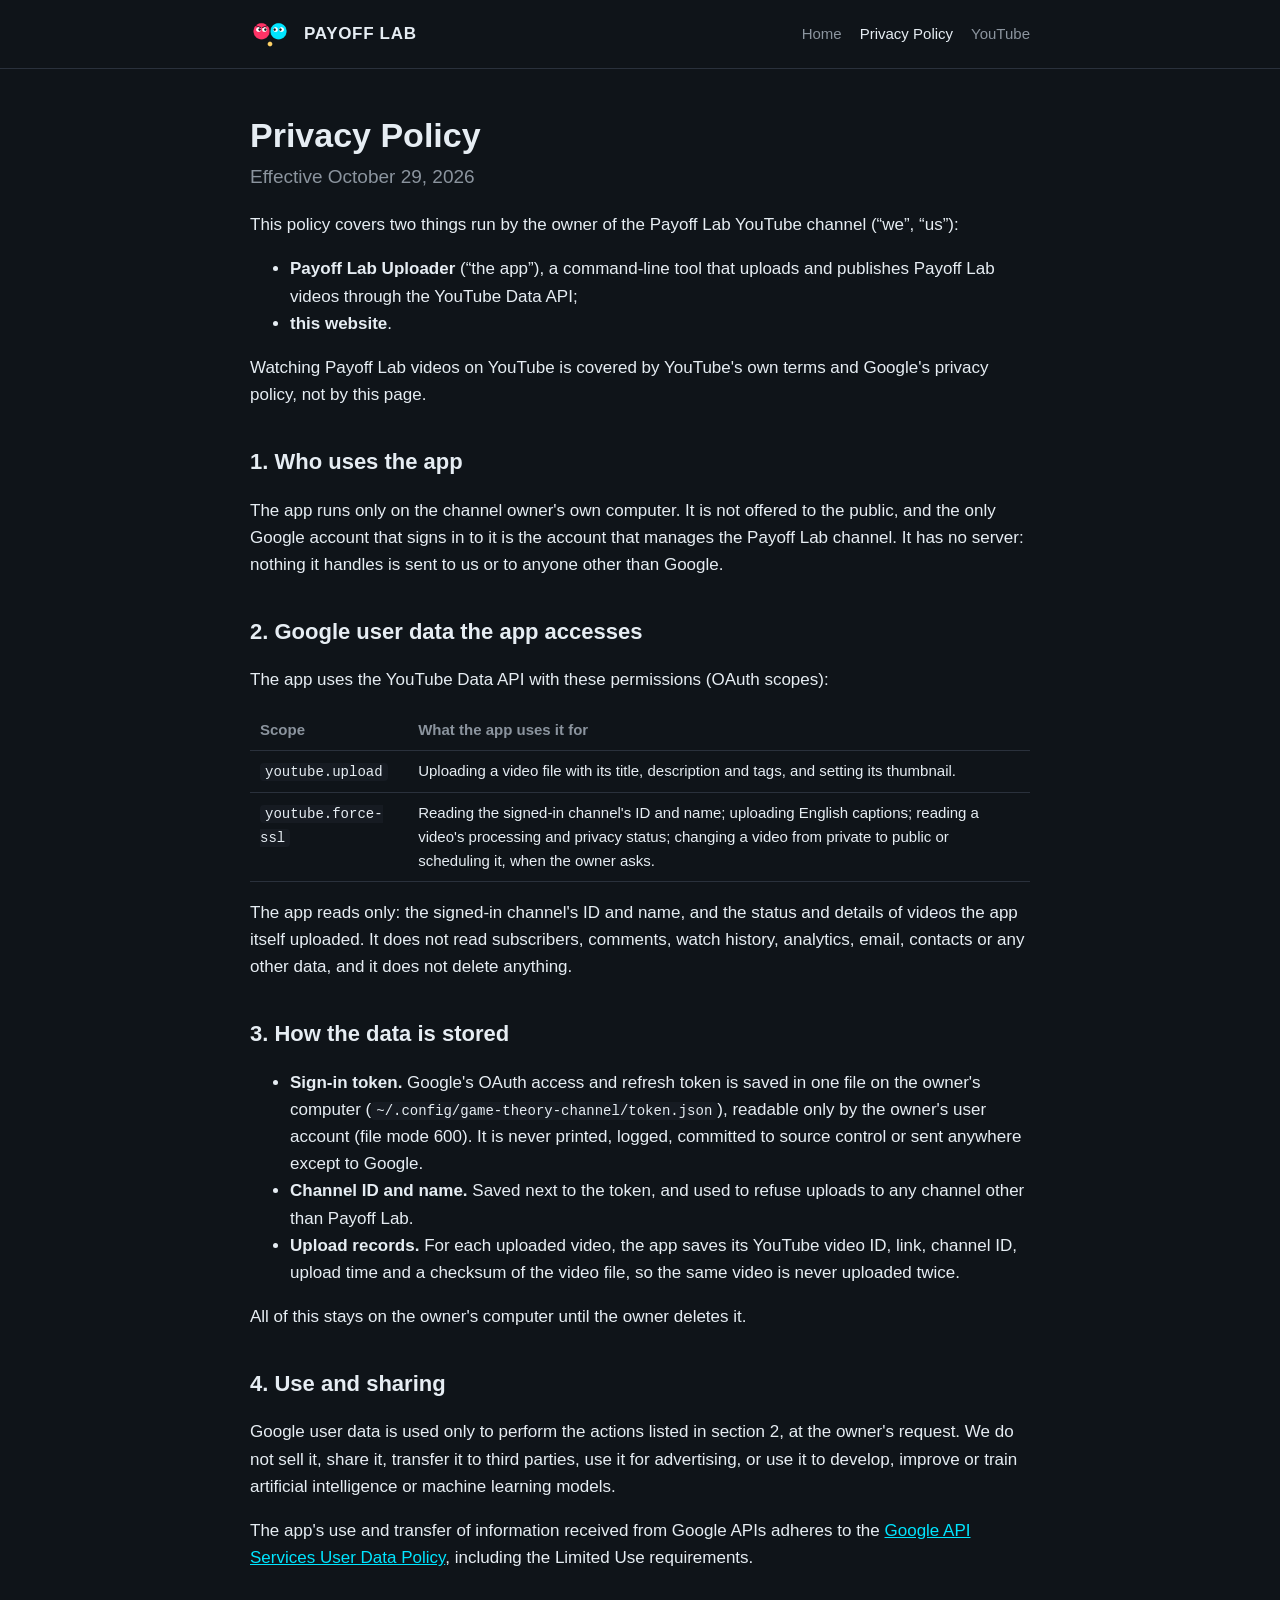
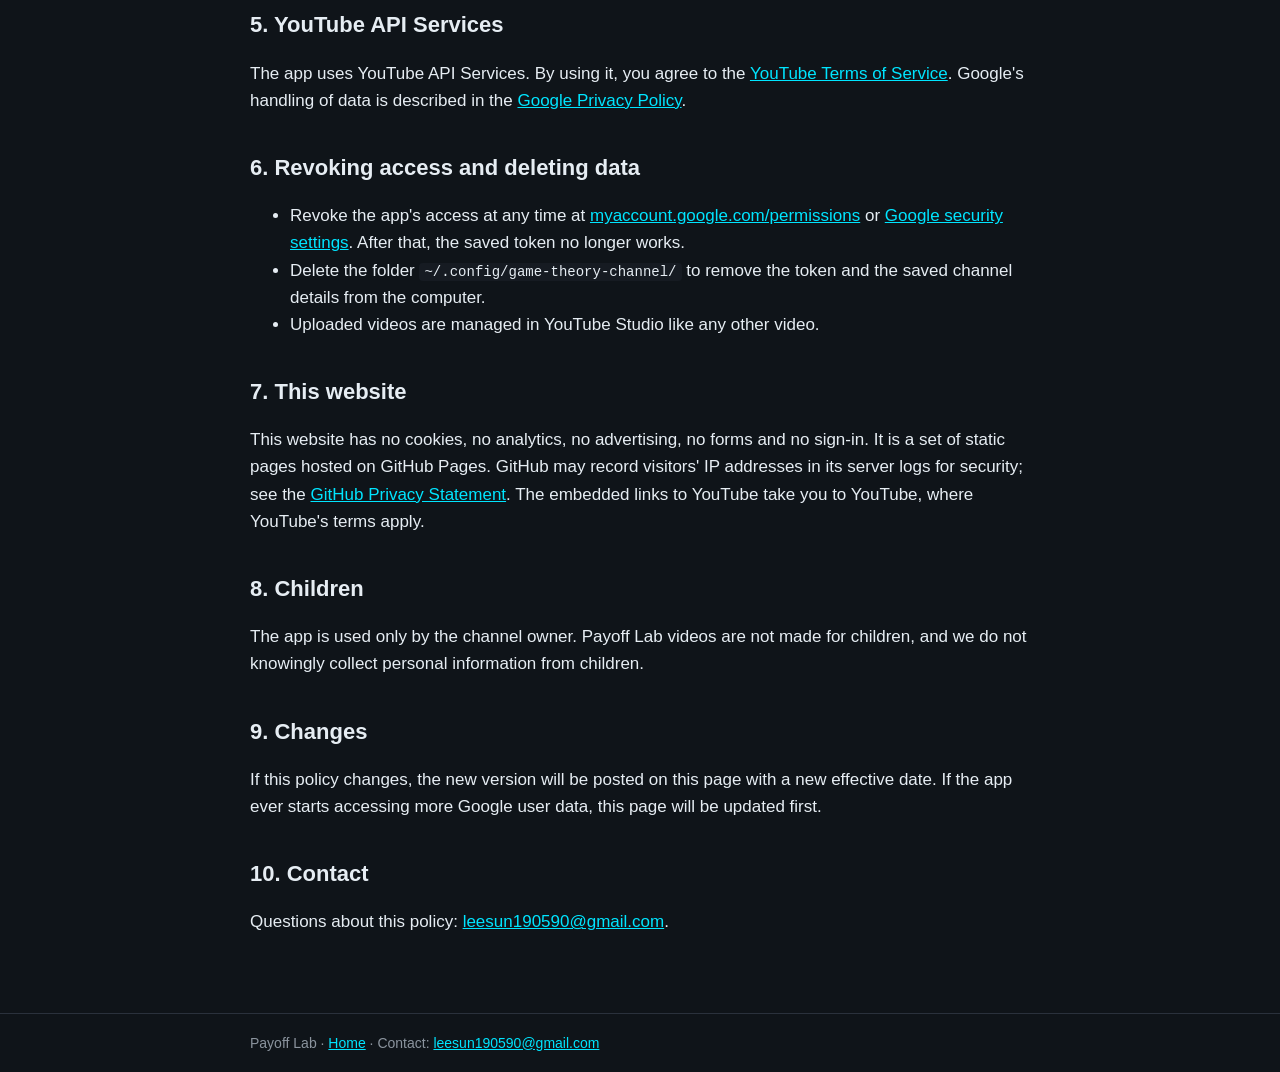
==== privacy.html @ 45be80ff "Add homepage and privacy policy" ====
<!doctype html>
<html lang="en">
<head>
  <meta charset="utf-8">
  <meta name="viewport" content="width=device-width, initial-scale=1">
  <title>Privacy Policy: Payoff Lab</title>
  <meta name="description" content="How Payoff Lab and the Payoff Lab Uploader handle Google user data and website visitors.">
  <link rel="icon" href="favicon.png">
  <link rel="stylesheet" href="style.css">
</head>
<body>
  <header class="site">
    <div class="inner">
      <img src="avatar.png" alt="Payoff Lab logo">
      <a class="name" href="./">PAYOFF LAB</a>
      <nav>
        <a href="./">Home</a>
        <a href="privacy.html" aria-current="page">Privacy Policy</a>
        <a href="https://www.youtube.com/@PayoffLabSim">YouTube</a>
      </nav>
    </div>
  </header>

  <main>
    <h1>Privacy Policy</h1>
    <p class="lead">Effective October 29, 2026</p>

    <p>This policy covers two things run by the owner of the Payoff Lab YouTube channel
    (“we”, “us”):</p>
    <ul>
      <li><strong>Payoff Lab Uploader</strong> (“the app”), a command-line tool that uploads and
      publishes Payoff Lab videos through the YouTube Data API;</li>
      <li><strong>this website</strong>.</li>
    </ul>
    <p>Watching Payoff Lab videos on YouTube is covered by YouTube's own terms and Google's privacy
    policy, not by this page.</p>

    <h2>1. Who uses the app</h2>
    <p>The app runs only on the channel owner's own computer. It is not offered to the public, and
    the only Google account that signs in to it is the account that manages the Payoff Lab channel.
    It has no server: nothing it handles is sent to us or to anyone other than Google.</p>

    <h2>2. Google user data the app accesses</h2>
    <p>The app uses the YouTube Data API with these permissions (OAuth scopes):</p>
    <table>
      <tr><th>Scope</th><th>What the app uses it for</th></tr>
      <tr><td><code>youtube.upload</code></td><td>Uploading a video file with its title, description and tags, and setting its thumbnail.</td></tr>
      <tr><td><code>youtube.force-ssl</code></td><td>Reading the signed-in channel's ID and name; uploading English captions; reading a video's processing and privacy status; changing a video from private to public or scheduling it, when the owner asks.</td></tr>
    </table>
    <p>The app reads only: the signed-in channel's ID and name, and the status and details of
    videos the app itself uploaded. It does not read subscribers, comments, watch history, analytics, email,
    contacts or any other data, and it does not delete anything.</p>

    <h2>3. How the data is stored</h2>
    <ul>
      <li><strong>Sign-in token.</strong> Google's OAuth access and refresh token is saved in one
      file on the owner's computer (<code>~/.config/game-theory-channel/token.json</code>), readable
      only by the owner's user account (file mode 600). It is never printed, logged, committed to
      source control or sent anywhere except to Google.</li>
      <li><strong>Channel ID and name.</strong> Saved next to the token, and used to refuse uploads
      to any channel other than Payoff Lab.</li>
      <li><strong>Upload records.</strong> For each uploaded video, the app saves its YouTube video ID,
      link, channel ID, upload time and a checksum of the video file, so the same video is never
      uploaded twice.</li>
    </ul>
    <p>All of this stays on the owner's computer until the owner deletes it.</p>

    <h2>4. Use and sharing</h2>
    <p>Google user data is used only to perform the actions listed in section 2, at the owner's
    request. We do not sell it, share it, transfer it to third parties, use it for advertising,
    or use it to develop, improve or train artificial intelligence or machine learning models.</p>
    <p>The app's use and transfer of information received from Google APIs adheres to the
    <a href="https://developers.google.com/terms/api-services-user-data-policy">Google API Services
    User Data Policy</a>, including the Limited Use requirements.</p>

    <h2>5. YouTube API Services</h2>
    <p>The app uses YouTube API Services. By using it, you agree to the
    <a href="https://www.youtube.com/t/terms">YouTube Terms of Service</a>. Google's handling of data
    is described in the <a href="https://policies.google.com/privacy">Google Privacy Policy</a>.</p>

    <h2>6. Revoking access and deleting data</h2>
    <ul>
      <li>Revoke the app's access at any time at
      <a href="https://myaccount.google.com/permissions">myaccount.google.com/permissions</a> or
      <a href="https://security.google.com/settings/security/permissions">Google security settings</a>.
      After that, the saved token no longer works.</li>
      <li>Delete the folder <code>~/.config/game-theory-channel/</code> to remove the token and the
      saved channel details from the computer.</li>
      <li>Uploaded videos are managed in YouTube Studio like any other video.</li>
    </ul>

    <h2>7. This website</h2>
    <p>This website has no cookies, no analytics, no advertising, no forms and no sign-in. It is a
    set of static pages hosted on GitHub Pages. GitHub may record visitors' IP addresses in its
    server logs for security; see the
    <a href="https://docs.github.com/en/site-policy/privacy-policies/github-general-privacy-statement">GitHub
    Privacy Statement</a>. The embedded links to YouTube take you to YouTube, where YouTube's terms apply.</p>

    <h2>8. Children</h2>
    <p>The app is used only by the channel owner. Payoff Lab videos are not made for children,
    and we do not knowingly collect personal information from children.</p>

    <h2>9. Changes</h2>
    <p>If this policy changes, the new version will be posted on this page with a new effective
    date. If the app ever starts accessing more Google user data, this page will be updated first.</p>

    <h2>10. Contact</h2>
    <p>Questions about this policy: <a href="mailto:leesun190590@gmail.com">leesun190590@gmail.com</a>.</p>
  </main>

  <footer>
    <div class="inner">
      Payoff Lab &middot; <a href="./">Home</a> &middot;
      Contact: <a href="mailto:leesun190590@gmail.com">leesun190590@gmail.com</a>
    </div>
  </footer>
</body>
</html>
---- style.css ----
:root {
  --bg: #0f1419;
  --panel: #161b22;
  --text: #e6edf3;
  --muted: #8b949e;
  --hawk: #ff3366;
  --dove: #00e5ff;
  --food: #ffd166;
  --grid: #2a313c;
}

* { box-sizing: border-box; }

body {
  margin: 0;
  background: var(--bg);
  color: var(--text);
  font: 17px/1.6 -apple-system, BlinkMacSystemFont, "Segoe UI", Roboto, Helvetica, Arial, sans-serif;
}

a { color: var(--dove); }
a:hover { color: var(--food); }

header.site {
  border-bottom: 1px solid var(--grid);
}
header.site .inner {
  display: flex;
  align-items: center;
  gap: 14px;
  max-width: 820px;
  margin: 0 auto;
  padding: 14px 20px;
}
header.site img { width: 40px; height: 40px; border-radius: 50%; }
header.site .name { font-weight: 700; letter-spacing: 0.04em; color: var(--text); text-decoration: none; }
header.site nav { margin-left: auto; display: flex; gap: 18px; font-size: 15px; }
header.site nav a { color: var(--muted); text-decoration: none; }
header.site nav a:hover, header.site nav a[aria-current] { color: var(--text); }

.banner {
  display: block;
  width: 100%;
  max-height: 300px;
  object-fit: cover;
}

main {
  max-width: 820px;
  margin: 0 auto;
  padding: 28px 20px 60px;
}

h1 { font-size: 34px; line-height: 1.2; margin: 18px 0 6px; }
h2 { font-size: 22px; margin: 36px 0 8px; }
h3 { font-size: 18px; margin: 22px 0 4px; }
.lead { color: var(--muted); font-size: 19px; margin-top: 0; }

.bars { display: flex; gap: 8px; margin: 10px 0 22px; }
.bars span { height: 6px; width: 90px; border-radius: 3px; }
.bars .h { background: var(--hawk); }
.bars .d { background: var(--dove); }

.card {
  background: var(--panel);
  border: 1px solid var(--grid);
  border-radius: 10px;
  padding: 18px 20px;
  margin: 16px 0;
}

.button {
  display: inline-block;
  background: var(--hawk);
  color: #fff;
  font-weight: 600;
  text-decoration: none;
  padding: 10px 18px;
  border-radius: 8px;
}
.button:hover { color: #fff; filter: brightness(1.1); }

table { border-collapse: collapse; width: 100%; font-size: 15px; }
th, td { text-align: left; vertical-align: top; padding: 8px 10px; border-bottom: 1px solid var(--grid); }
th { color: var(--muted); font-weight: 600; }
code { background: var(--panel); padding: 1px 5px; border-radius: 4px; font-size: 14px; }

footer {
  border-top: 1px solid var(--grid);
  color: var(--muted);
  font-size: 14px;
}
footer .inner { max-width: 820px; margin: 0 auto; padding: 18px 20px; }

@media (max-width: 560px) {
  body { font-size: 16px; }
  header.site .inner { flex-wrap: wrap; gap: 8px 12px; padding: 12px 16px; }
  header.site nav { margin-left: 0; width: 100%; gap: 16px; font-size: 14px; }
  main { padding: 20px 16px 48px; }
  h1 { font-size: 28px; }
  .lead { font-size: 17px; }
  th, td { padding: 6px; font-size: 14px; }
  code { word-break: break-all; }
}
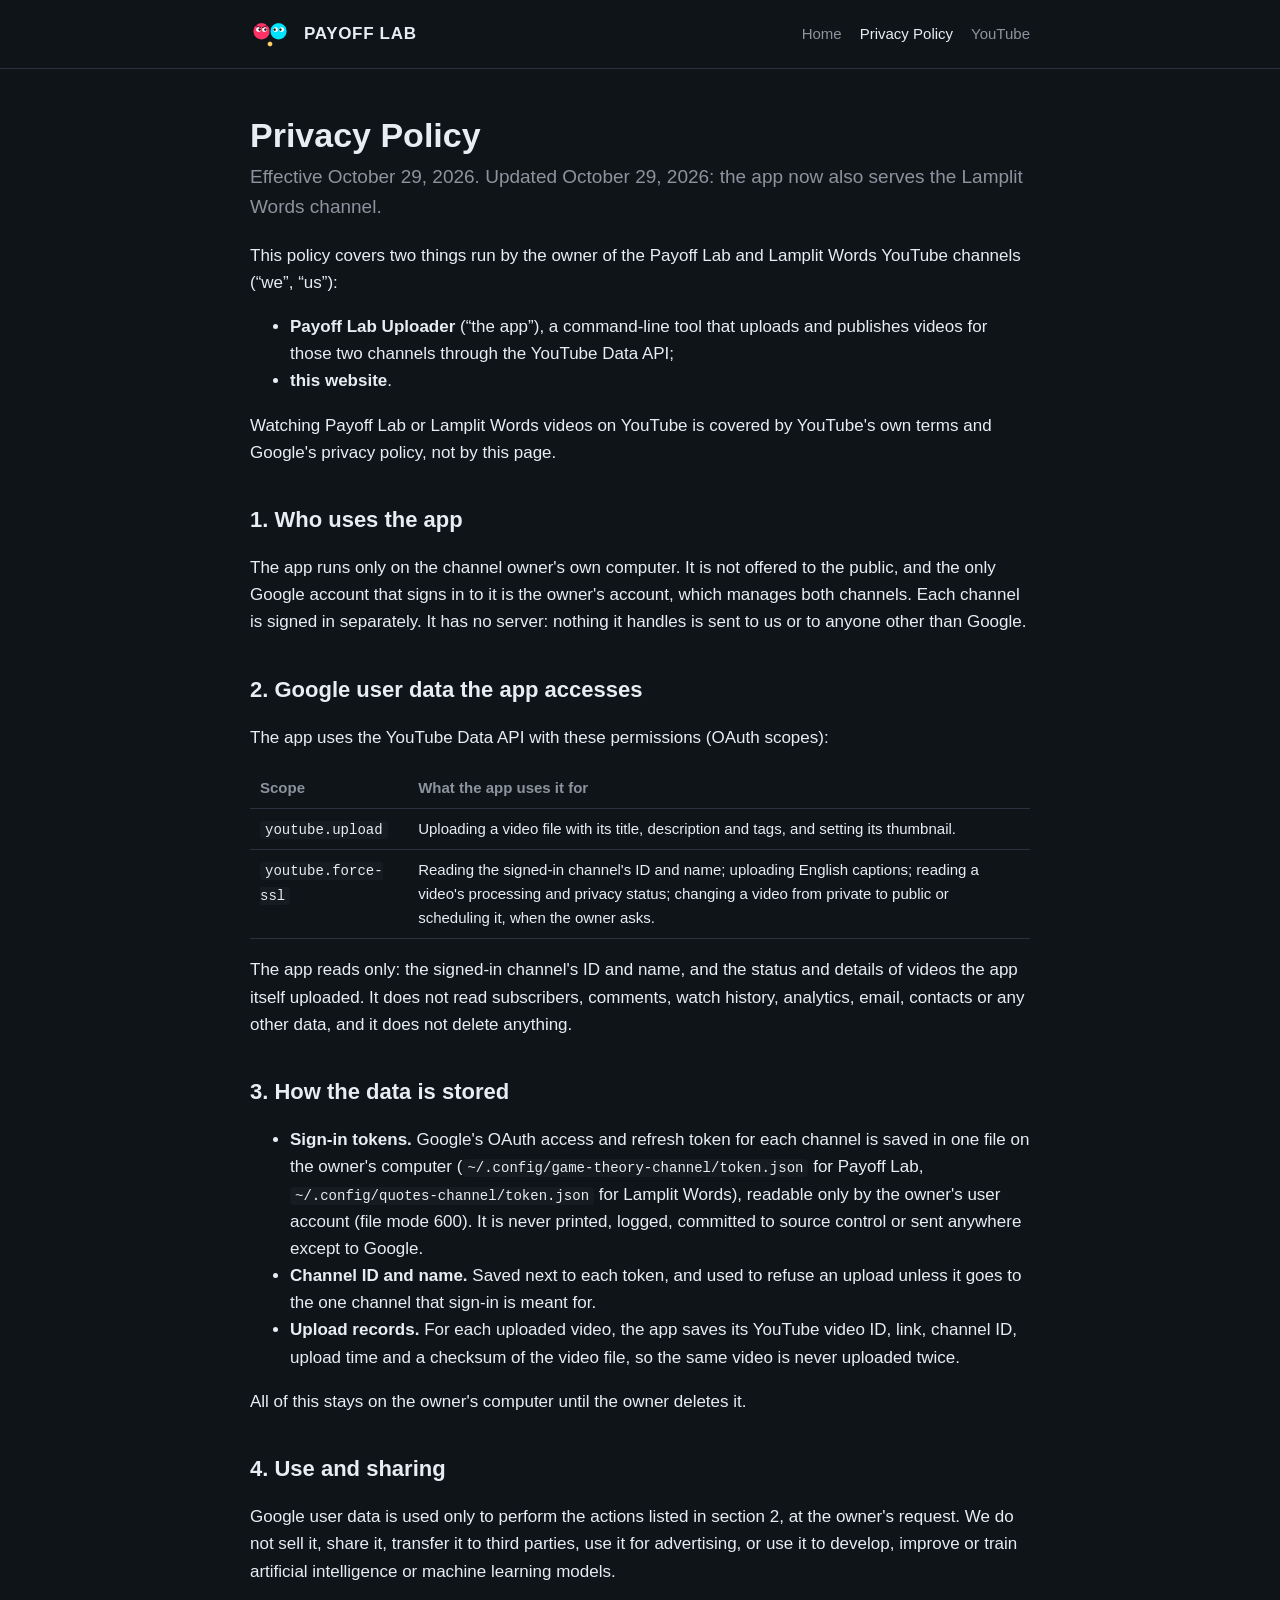
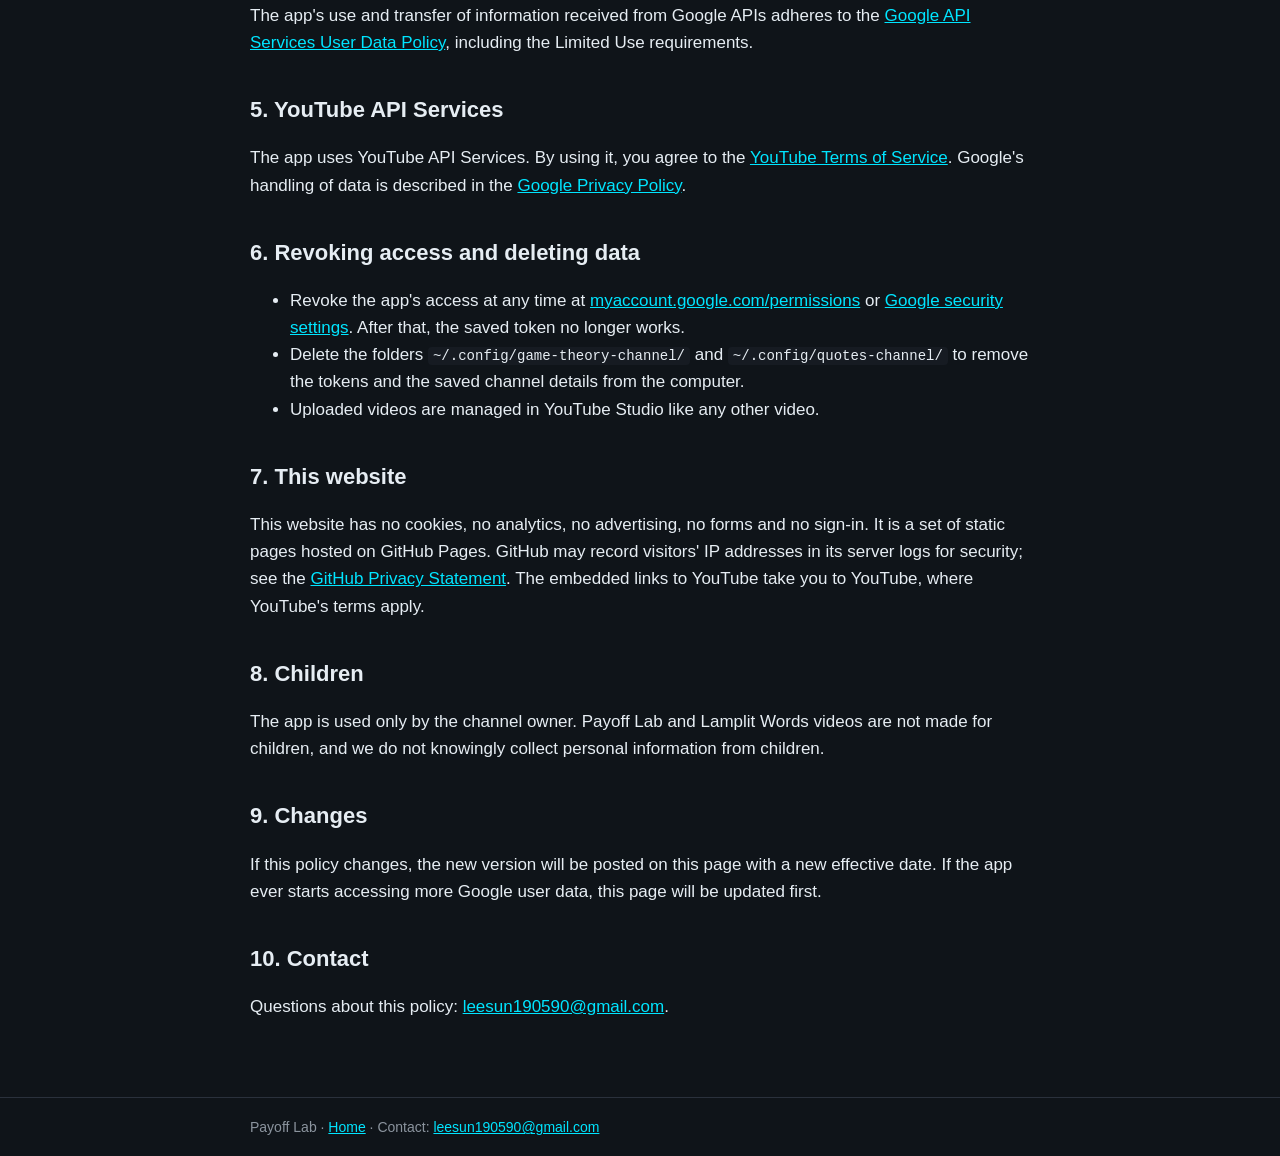
==== commit 7424c3e1: "Cover the Lamplit Words channel in the homepage and privacy policy" ====
--- a/privacy.html
+++ b/privacy.html
@@ -23,21 +23,22 @@
 
   <main>
     <h1>Privacy Policy</h1>
-    <p class="lead">Effective October 29, 2026</p>
+    <p class="lead">Effective October 29, 2026. Updated October 29, 2026: the app now also serves the Lamplit Words channel.</p>
 
-    <p>This policy covers two things run by the owner of the Payoff Lab YouTube channel
-    (“we”, “us”):</p>
+    <p>This policy covers two things run by the owner of the Payoff Lab and Lamplit Words YouTube
+    channels (“we”, “us”):</p>
     <ul>
       <li><strong>Payoff Lab Uploader</strong> (“the app”), a command-line tool that uploads and
-      publishes Payoff Lab videos through the YouTube Data API;</li>
+      publishes videos for those two channels through the YouTube Data API;</li>
       <li><strong>this website</strong>.</li>
     </ul>
-    <p>Watching Payoff Lab videos on YouTube is covered by YouTube's own terms and Google's privacy
+    <p>Watching Payoff Lab or Lamplit Words videos on YouTube is covered by YouTube's own terms and Google's privacy
     policy, not by this page.</p>
 
     <h2>1. Who uses the app</h2>
     <p>The app runs only on the channel owner's own computer. It is not offered to the public, and
-    the only Google account that signs in to it is the account that manages the Payoff Lab channel.
+    the only Google account that signs in to it is the owner's account, which manages both
+    channels. Each channel is signed in separately.
     It has no server: nothing it handles is sent to us or to anyone other than Google.</p>
 
     <h2>2. Google user data the app accesses</h2>
@@ -53,12 +54,13 @@
 
     <h2>3. How the data is stored</h2>
     <ul>
-      <li><strong>Sign-in token.</strong> Google's OAuth access and refresh token is saved in one
-      file on the owner's computer (<code>~/.config/game-theory-channel/token.json</code>), readable
+      <li><strong>Sign-in tokens.</strong> Google's OAuth access and refresh token for each channel
+      is saved in one file on the owner's computer (<code>~/.config/game-theory-channel/token.json</code>
+      for Payoff Lab, <code>~/.config/quotes-channel/token.json</code> for Lamplit Words), readable
       only by the owner's user account (file mode 600). It is never printed, logged, committed to
       source control or sent anywhere except to Google.</li>
-      <li><strong>Channel ID and name.</strong> Saved next to the token, and used to refuse uploads
-      to any channel other than Payoff Lab.</li>
+      <li><strong>Channel ID and name.</strong> Saved next to each token, and used to refuse an
+      upload unless it goes to the one channel that sign-in is meant for.</li>
       <li><strong>Upload records.</strong> For each uploaded video, the app saves its YouTube video ID,
       link, channel ID, upload time and a checksum of the video file, so the same video is never
       uploaded twice.</li>
@@ -84,8 +86,9 @@
       <a href="https://myaccount.google.com/permissions">myaccount.google.com/permissions</a> or
       <a href="https://security.google.com/settings/security/permissions">Google security settings</a>.
       After that, the saved token no longer works.</li>
-      <li>Delete the folder <code>~/.config/game-theory-channel/</code> to remove the token and the
-      saved channel details from the computer.</li>
+      <li>Delete the folders <code>~/.config/game-theory-channel/</code> and
+      <code>~/.config/quotes-channel/</code> to remove the tokens and the saved channel details from
+      the computer.</li>
       <li>Uploaded videos are managed in YouTube Studio like any other video.</li>
     </ul>
 
@@ -97,7 +100,7 @@
     Privacy Statement</a>. The embedded links to YouTube take you to YouTube, where YouTube's terms apply.</p>
 
     <h2>8. Children</h2>
-    <p>The app is used only by the channel owner. Payoff Lab videos are not made for children,
+    <p>The app is used only by the channel owner. Payoff Lab and Lamplit Words videos are not made for children,
     and we do not knowingly collect personal information from children.</p>
 
     <h2>9. Changes</h2>
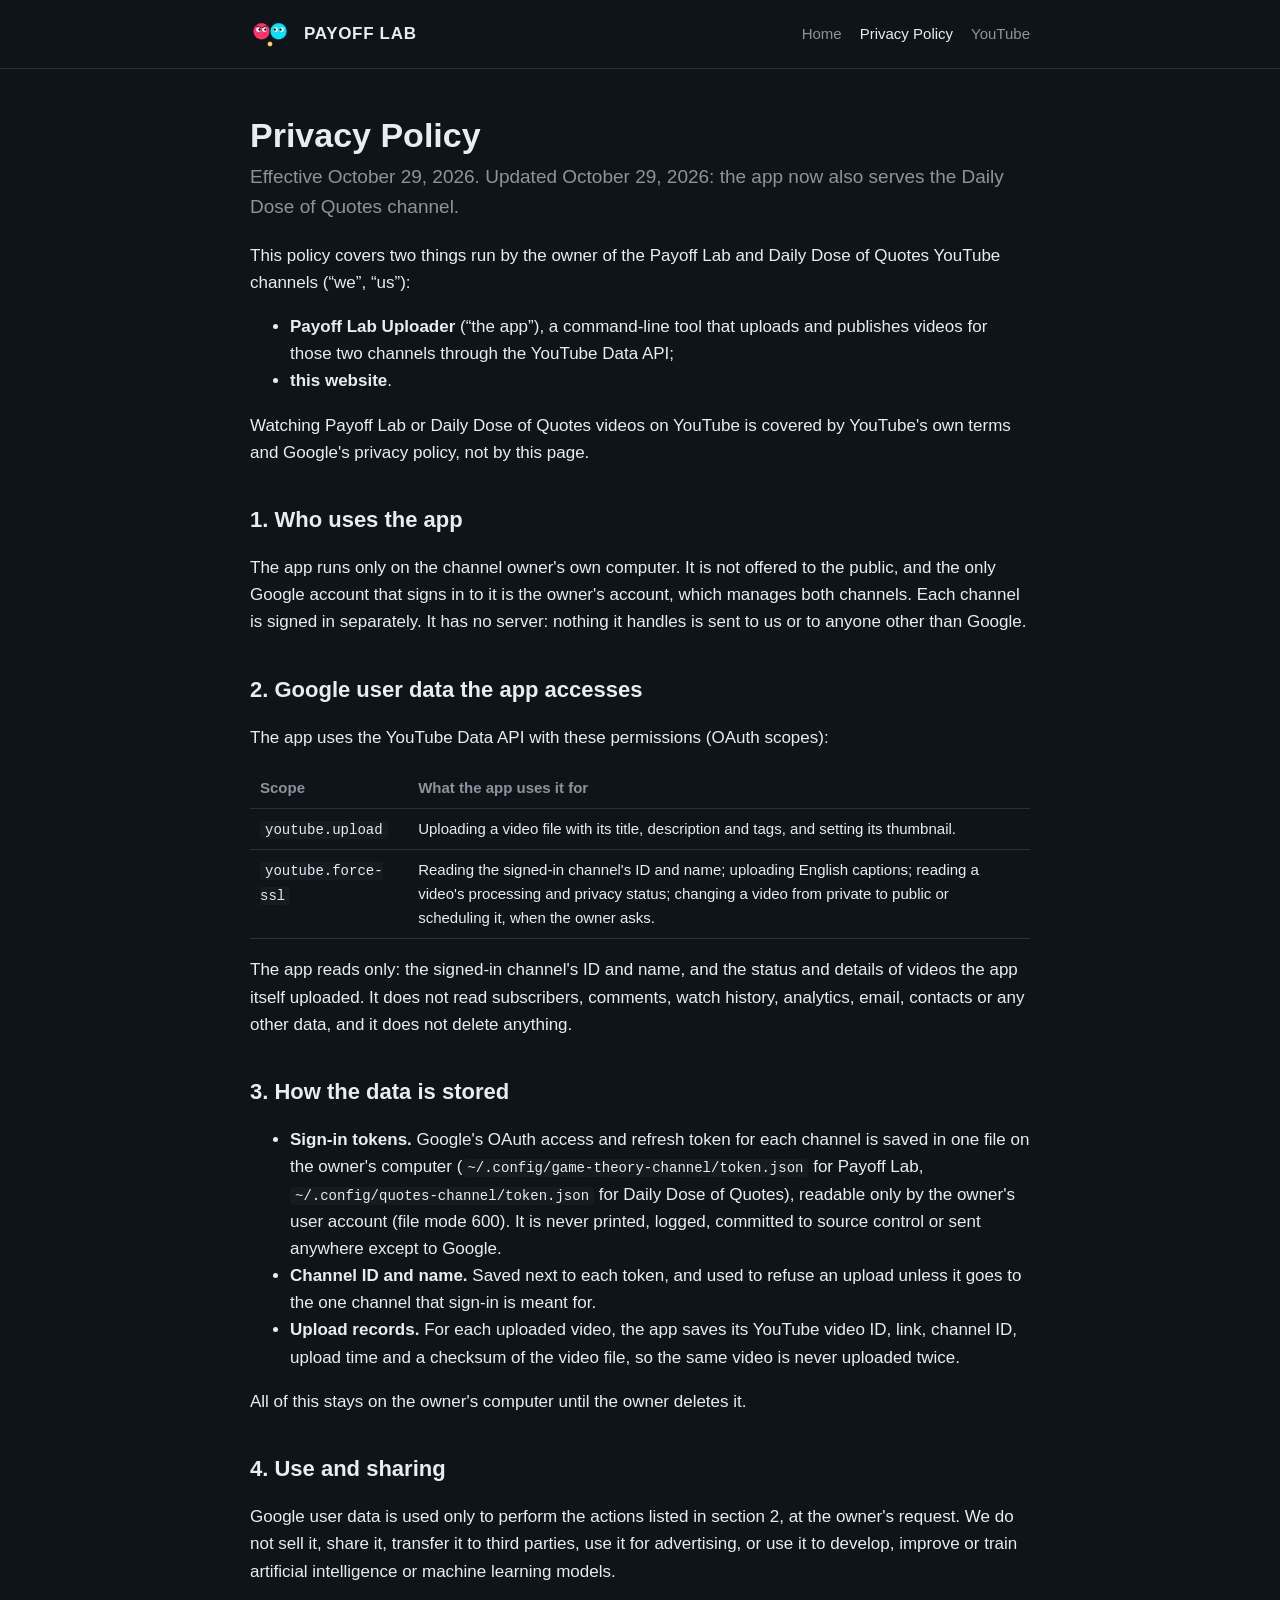
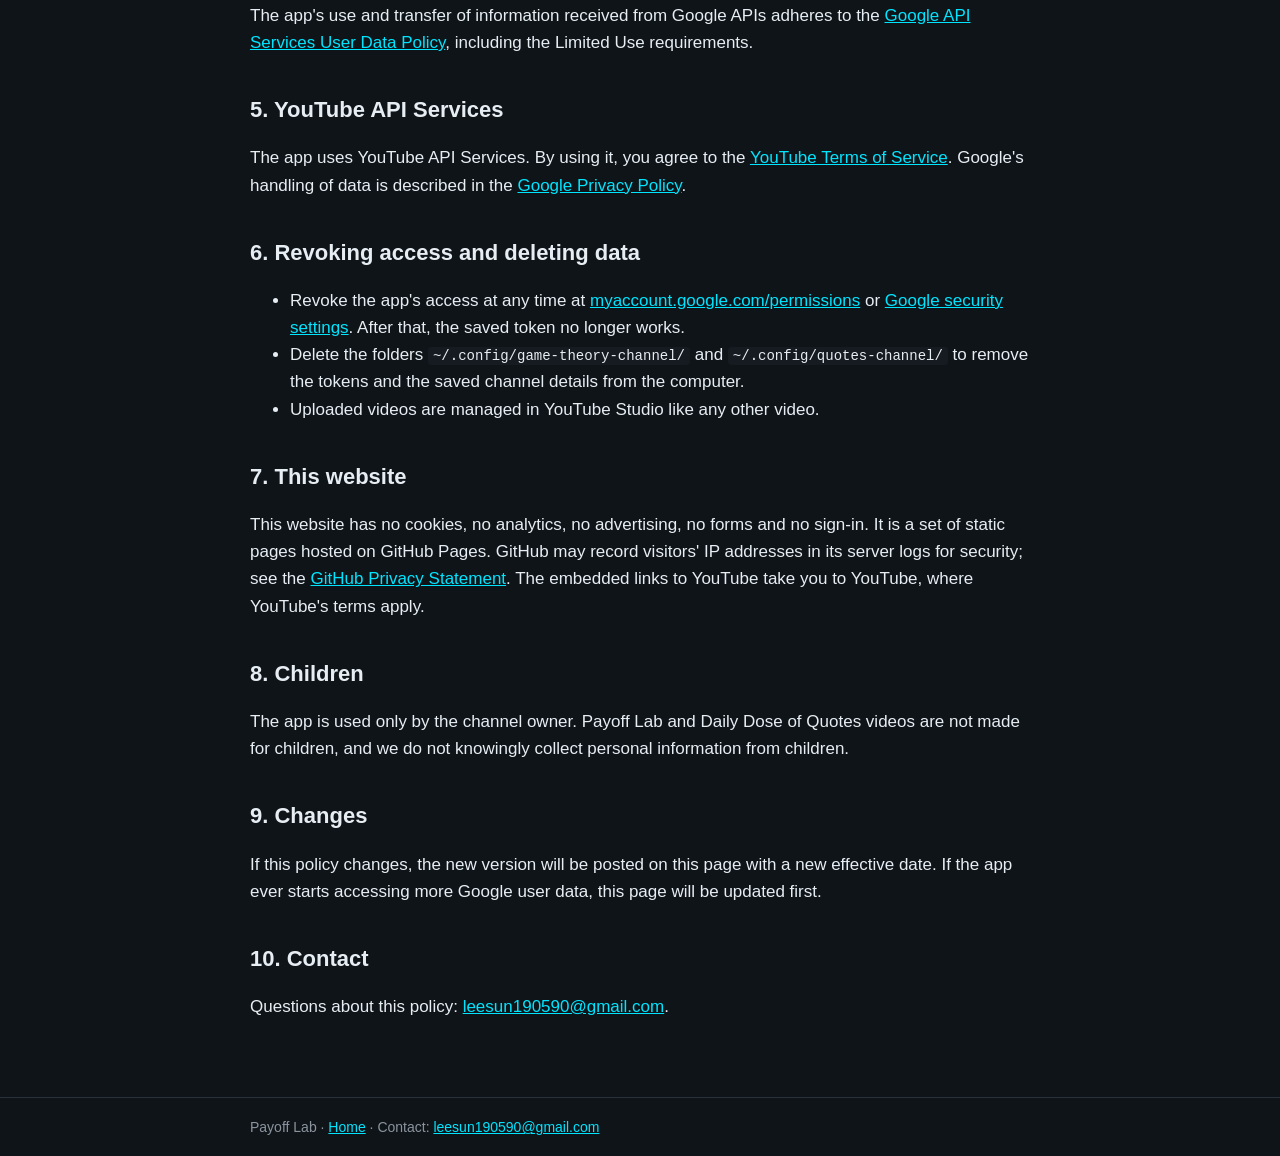
==== commit 565a5c59: "Second channel is Daily Dose of Quotes" ====
--- a/privacy.html
+++ b/privacy.html
@@ -23,16 +23,16 @@
 
   <main>
     <h1>Privacy Policy</h1>
-    <p class="lead">Effective October 29, 2026. Updated October 29, 2026: the app now also serves the Lamplit Words channel.</p>
+    <p class="lead">Effective October 29, 2026. Updated October 29, 2026: the app now also serves the Daily Dose of Quotes channel.</p>
 
-    <p>This policy covers two things run by the owner of the Payoff Lab and Lamplit Words YouTube
+    <p>This policy covers two things run by the owner of the Payoff Lab and Daily Dose of Quotes YouTube
     channels (“we”, “us”):</p>
     <ul>
       <li><strong>Payoff Lab Uploader</strong> (“the app”), a command-line tool that uploads and
       publishes videos for those two channels through the YouTube Data API;</li>
       <li><strong>this website</strong>.</li>
     </ul>
-    <p>Watching Payoff Lab or Lamplit Words videos on YouTube is covered by YouTube's own terms and Google's privacy
+    <p>Watching Payoff Lab or Daily Dose of Quotes videos on YouTube is covered by YouTube's own terms and Google's privacy
     policy, not by this page.</p>
 
     <h2>1. Who uses the app</h2>
@@ -56,7 +56,7 @@
     <ul>
       <li><strong>Sign-in tokens.</strong> Google's OAuth access and refresh token for each channel
       is saved in one file on the owner's computer (<code>~/.config/game-theory-channel/token.json</code>
-      for Payoff Lab, <code>~/.config/quotes-channel/token.json</code> for Lamplit Words), readable
+      for Payoff Lab, <code>~/.config/quotes-channel/token.json</code> for Daily Dose of Quotes), readable
       only by the owner's user account (file mode 600). It is never printed, logged, committed to
       source control or sent anywhere except to Google.</li>
       <li><strong>Channel ID and name.</strong> Saved next to each token, and used to refuse an
@@ -100,7 +100,7 @@
     Privacy Statement</a>. The embedded links to YouTube take you to YouTube, where YouTube's terms apply.</p>
 
     <h2>8. Children</h2>
-    <p>The app is used only by the channel owner. Payoff Lab and Lamplit Words videos are not made for children,
+    <p>The app is used only by the channel owner. Payoff Lab and Daily Dose of Quotes videos are not made for children,
     and we do not knowingly collect personal information from children.</p>
 
     <h2>9. Changes</h2>
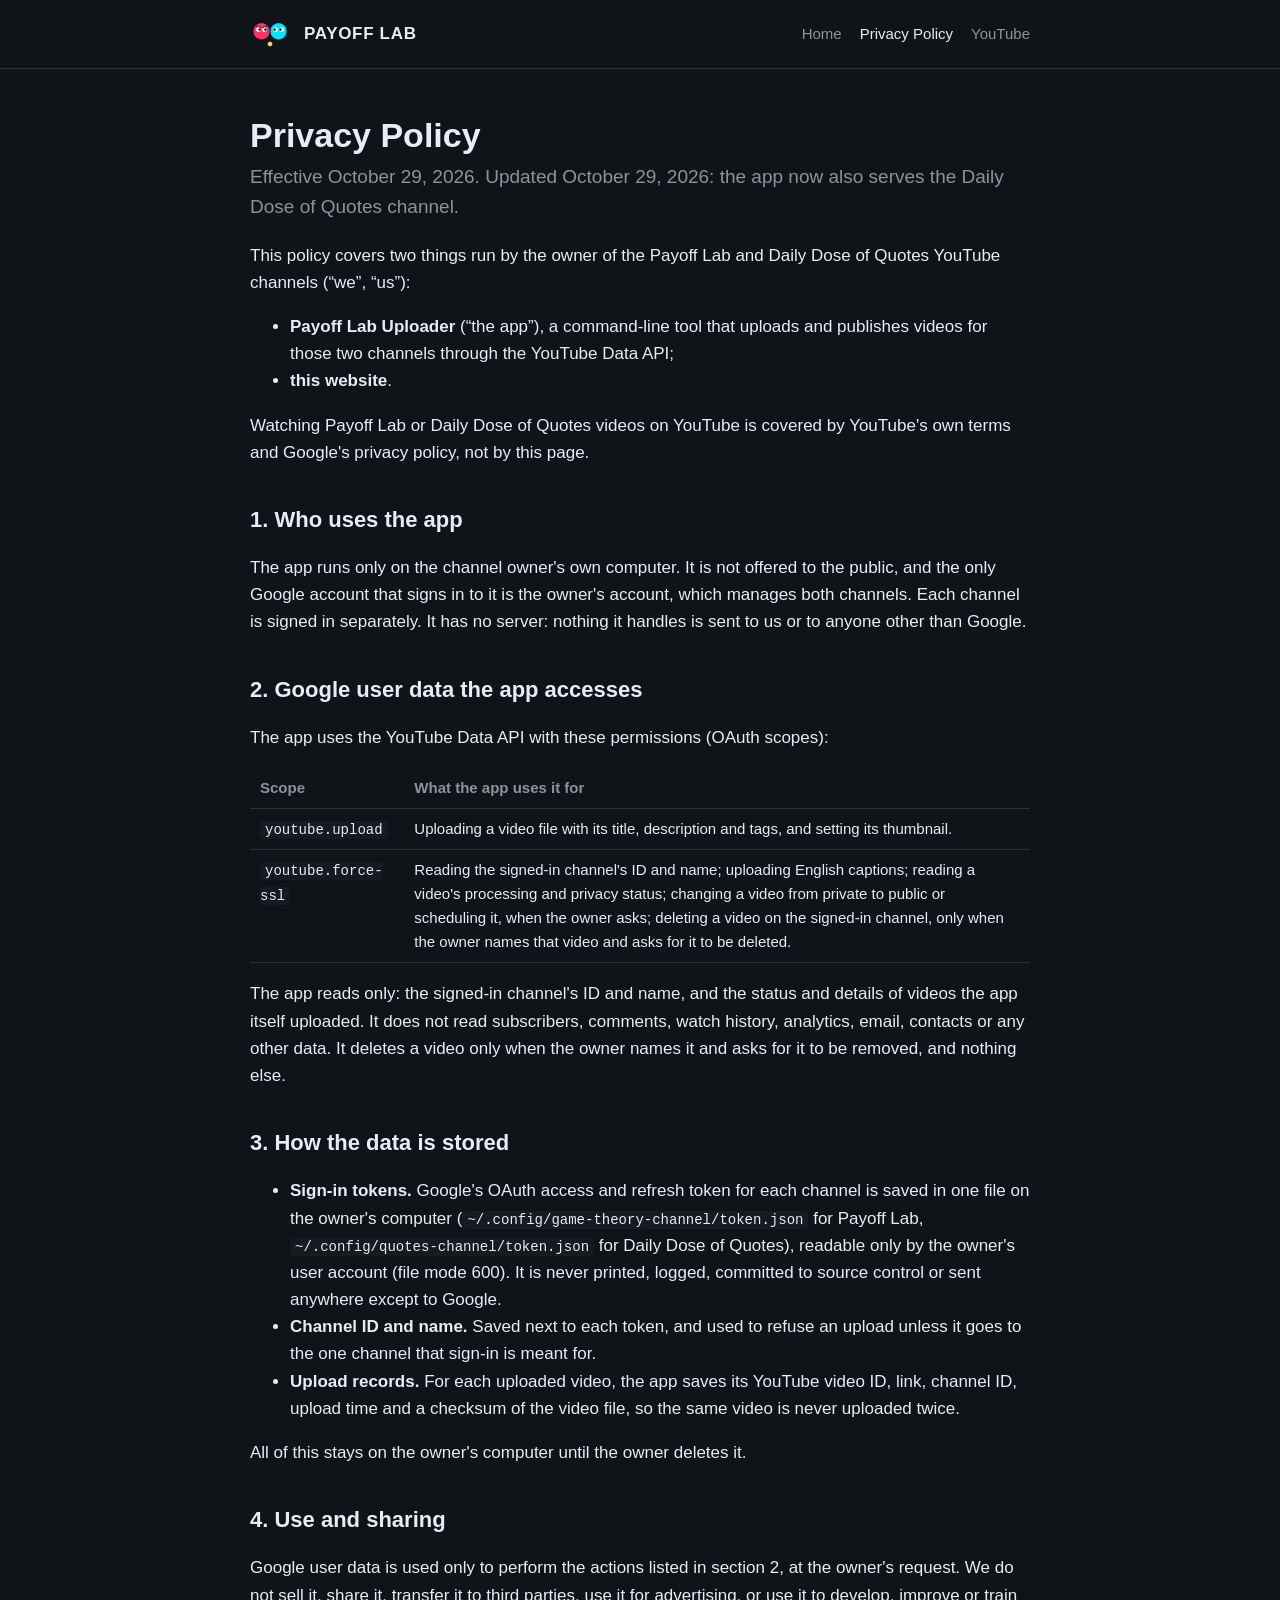
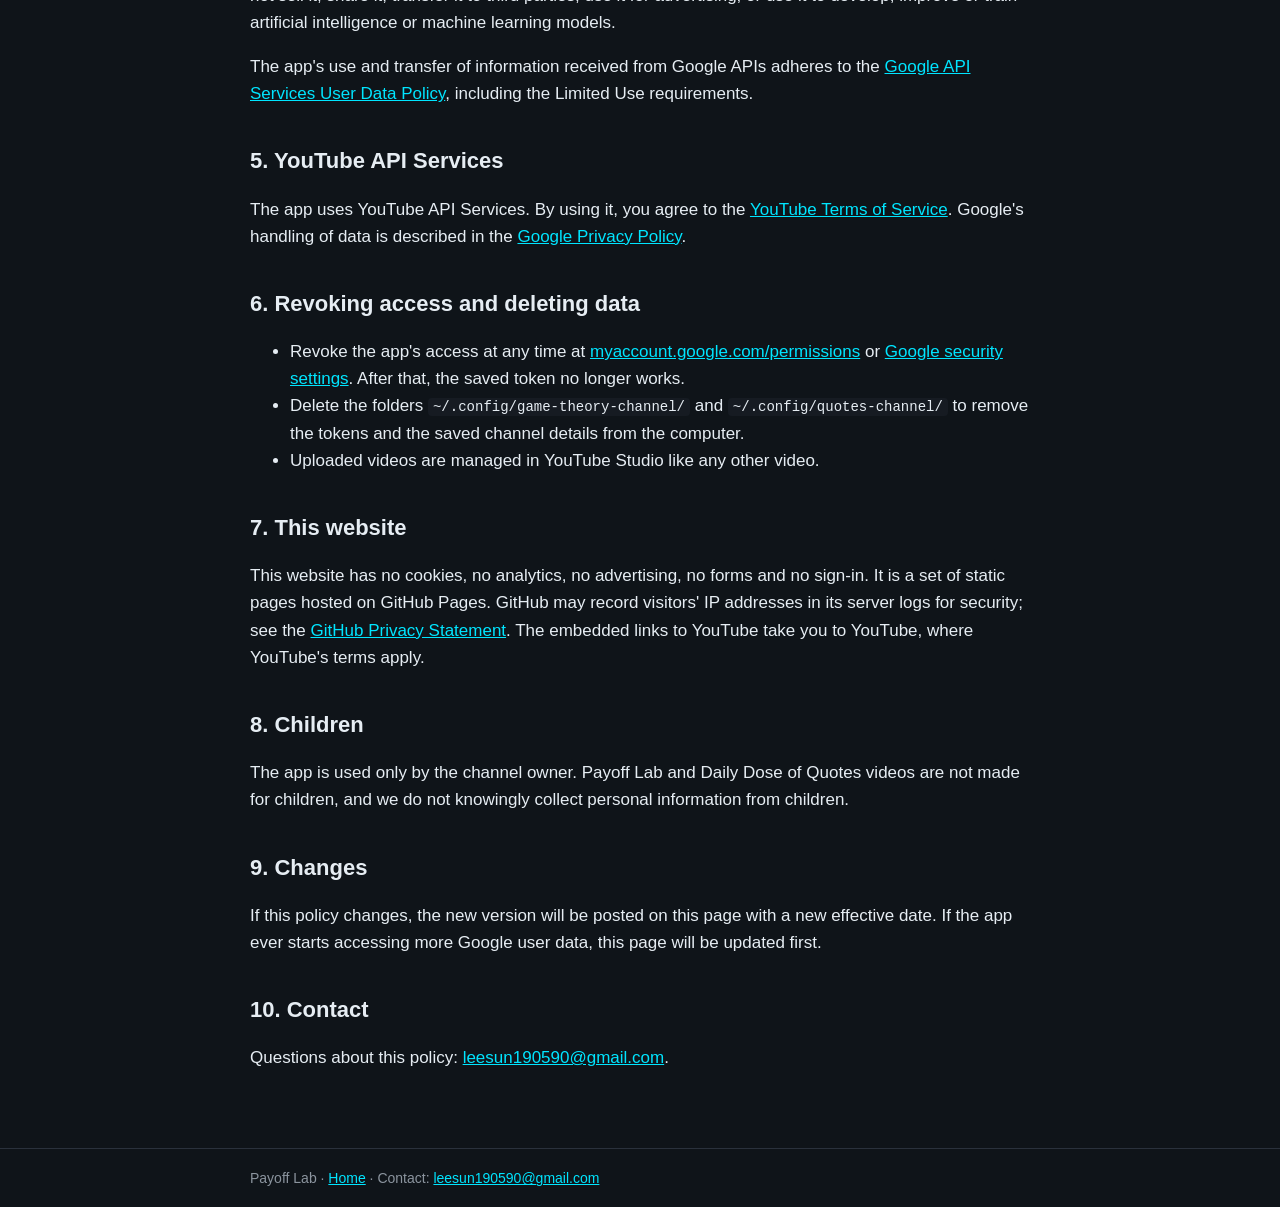
==== commit d73abb96: "Policy: the uploader deletes a video only when the owner asks" ====
--- a/privacy.html
+++ b/privacy.html
@@ -46,11 +46,11 @@
     <table>
       <tr><th>Scope</th><th>What the app uses it for</th></tr>
       <tr><td><code>youtube.upload</code></td><td>Uploading a video file with its title, description and tags, and setting its thumbnail.</td></tr>
-      <tr><td><code>youtube.force-ssl</code></td><td>Reading the signed-in channel's ID and name; uploading English captions; reading a video's processing and privacy status; changing a video from private to public or scheduling it, when the owner asks.</td></tr>
+      <tr><td><code>youtube.force-ssl</code></td><td>Reading the signed-in channel's ID and name; uploading English captions; reading a video's processing and privacy status; changing a video from private to public or scheduling it, when the owner asks; deleting a video on the signed-in channel, only when the owner names that video and asks for it to be deleted.</td></tr>
     </table>
     <p>The app reads only: the signed-in channel's ID and name, and the status and details of
     videos the app itself uploaded. It does not read subscribers, comments, watch history, analytics, email,
-    contacts or any other data, and it does not delete anything.</p>
+    contacts or any other data. It deletes a video only when the owner names it and asks for it to be removed, and nothing else.</p>
 
     <h2>3. How the data is stored</h2>
     <ul>
